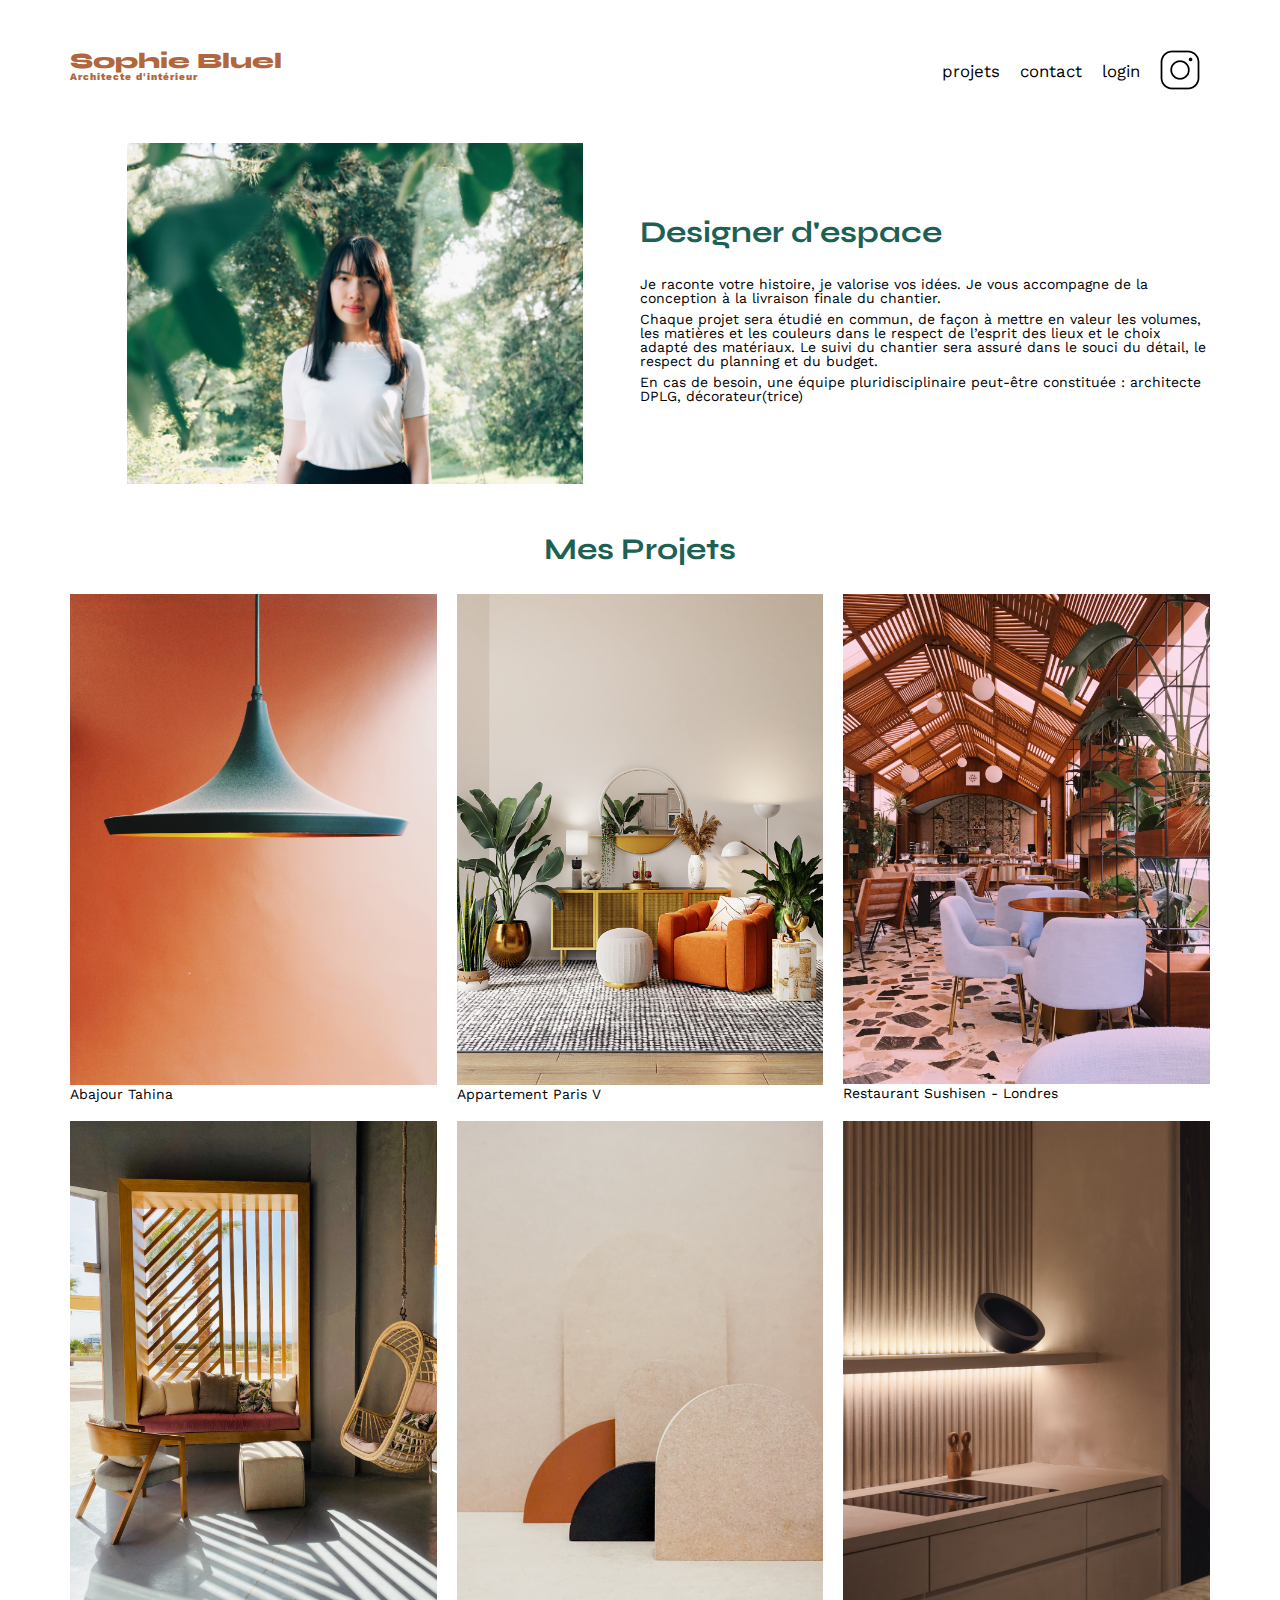
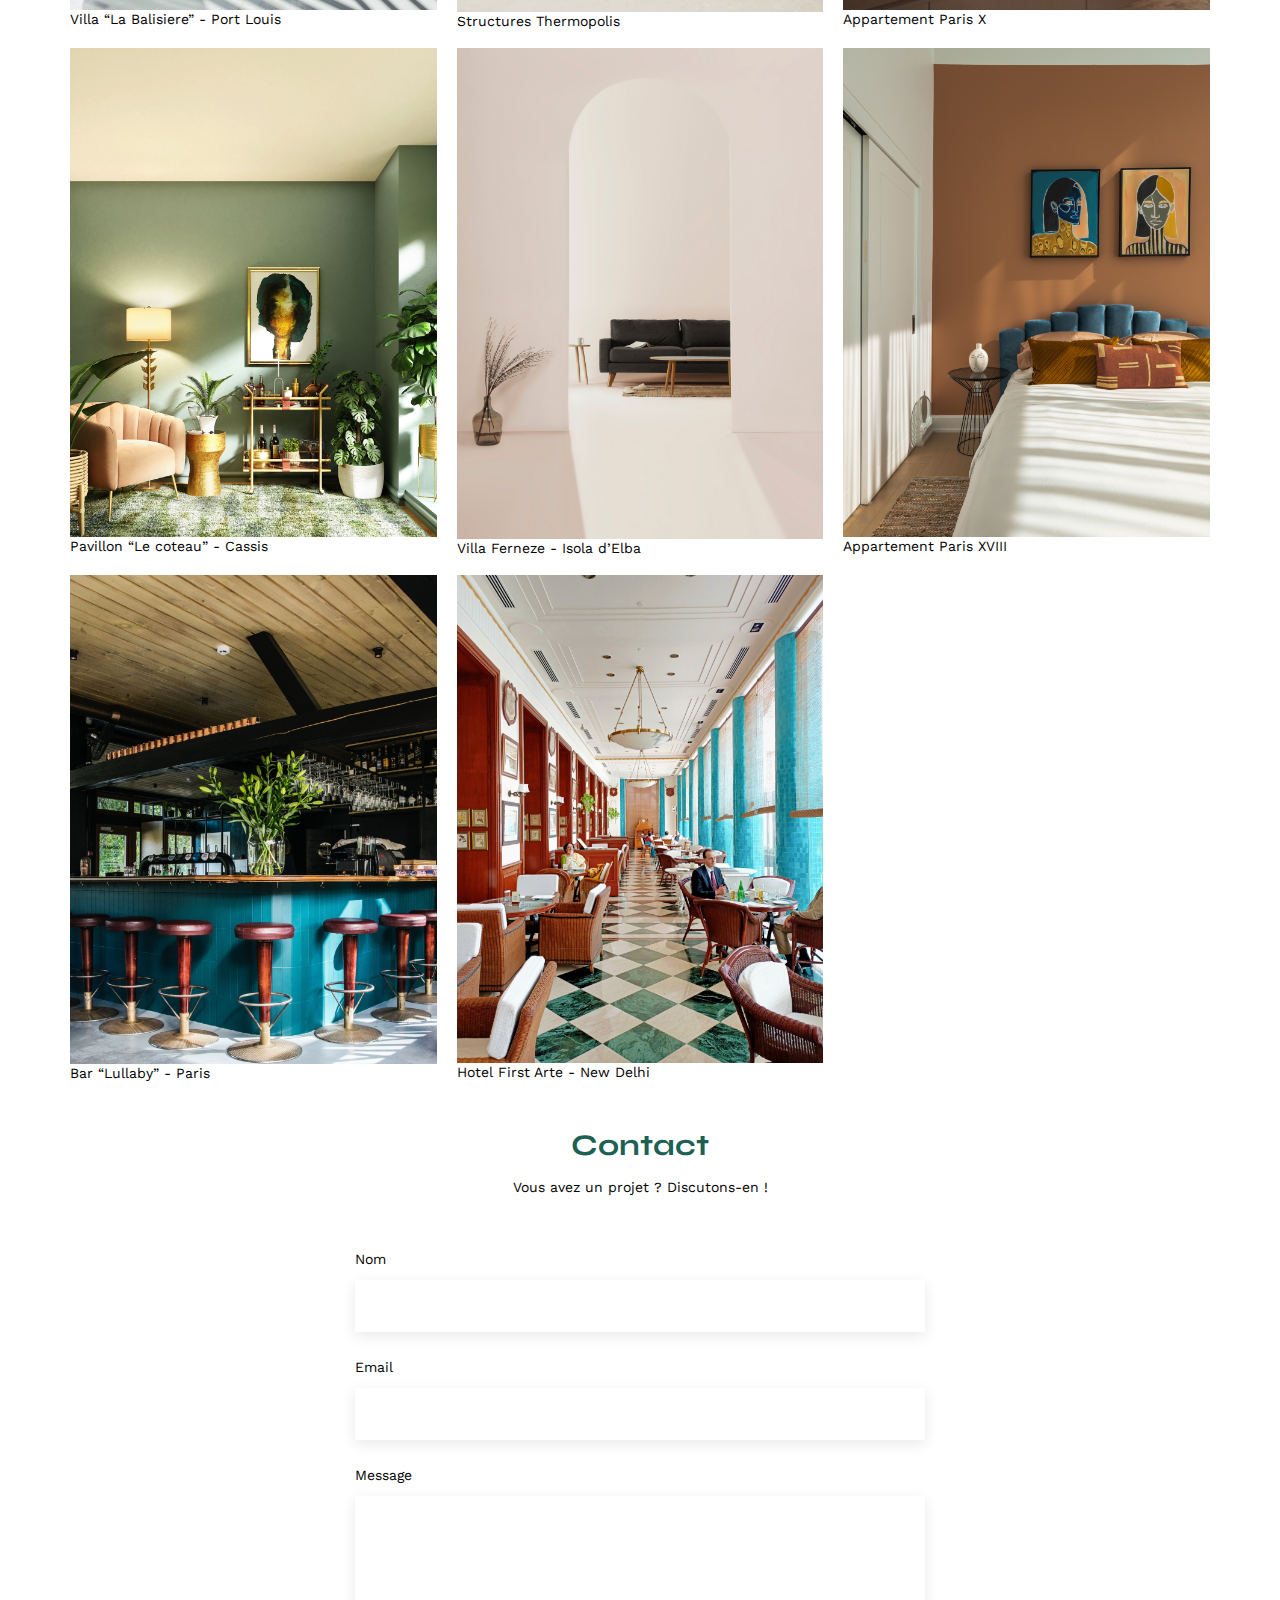
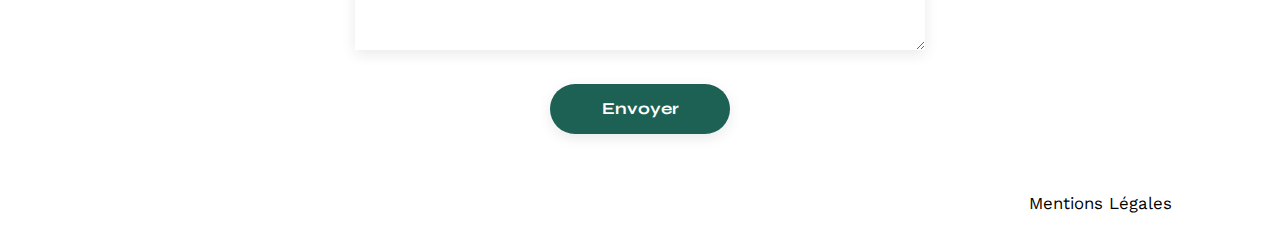
==== FrontEnd/index.html @ 09ff5489 "Installation du backend et repository" ====
<!DOCTYPE html>
<html lang="fr">
<head>
	<meta charset="UTF-8">
	<title>Sophie Bluel - Architecte d'intérieur</title>
	<meta name="viewport" content="width=device-width, initial-scale=1.0">
	<link rel="preconnect" href="https://fonts.googleapis.com">
	<link rel="preconnect" href="https://fonts.gstatic.com" crossorigin>
	<link href="https://fonts.googleapis.com/css2?family=Syne:wght@700;800&family=Work+Sans&display=swap" rel="stylesheet">
	<meta name="description" content="">
	<link rel="stylesheet" href="./assets/css/style.css">
	<script src="./assets/js/script.js"></script>
</head>
<body>
<header>
	<h1>Sophie Bluel <span>Architecte d'intérieur</span></h1>
	<nav>
		<ul>
			<li>projets</li>
			<li>contact</li>
			<li>login</li>
			<li><img src="./assets/icons/instagram.png" alt="Instagram"></li>
		</ul>
	</nav>
</header>
<main>
	<section id="introduction">
		<figure>
			<img src="./assets/images/sophie-bluel.png" alt="">
		</figure>
		<article>
			<h2>Designer d'espace</h2>
			<p>Je raconte votre histoire, je valorise vos idées. Je vous accompagne de la conception à la livraison finale du chantier.</p>
			<p>Chaque projet sera étudié en commun, de façon à mettre en valeur les volumes, les matières et les couleurs dans le respect de l’esprit des lieux et le choix adapté des matériaux. Le suivi du chantier sera assuré dans le souci du détail, le respect du planning et du budget.</p>
			<p>En cas de besoin, une équipe pluridisciplinaire peut-être constituée : architecte DPLG, décorateur(trice)</p>
		</article>
	</section>
	<section id="portfolio">
		<h2>Mes Projets</h2>
		<div class="gallery">
			<figure>
				<img src="assets/images/abajour-tahina.png" alt="Abajour Tahina">
				<figcaption>Abajour Tahina</figcaption>
			</figure>
			<figure>
				<img src="assets/images/appartement-paris-v.png" alt="Appartement Paris V">
				<figcaption>Appartement Paris V</figcaption>
			</figure>
			<figure>
				<img src="assets/images/restaurant-sushisen-londres.png" alt="Restaurant Sushisen - Londres">
				<figcaption>Restaurant Sushisen - Londres</figcaption>
			</figure>
			<figure>
				<img src="assets/images/la-balisiere.png" alt="Villa “La Balisiere” - Port Louis">
				<figcaption>Villa “La Balisiere” - Port Louis</figcaption>
			</figure>
			<figure>
				<img src="assets/images/structures-thermopolis.png" alt="Structures Thermopolis">
				<figcaption>Structures Thermopolis</figcaption>
			</figure>
			<figure>
				<img src="assets/images/appartement-paris-x.png" alt="Appartement Paris X">
				<figcaption>Appartement Paris X</figcaption>
			</figure>
			<figure>
				<img src="assets/images/le-coteau-cassis.png" alt="Pavillon “Le coteau” - Cassis">
				<figcaption>Pavillon “Le coteau” - Cassis</figcaption>
			</figure>
			<figure>
				<img src="assets/images/villa-ferneze.png" alt="Villa Ferneze - Isola d’Elba">
				<figcaption>Villa Ferneze - Isola d’Elba</figcaption>
			</figure>
			<figure>
				<img src="assets/images/appartement-paris-xviii.png" alt="Appartement Paris XVIII">
				<figcaption>Appartement Paris XVIII</figcaption>
			</figure>
			<figure>
				<img src="assets/images/bar-lullaby-paris.png" alt="Bar “Lullaby” - Paris">
				<figcaption>Bar “Lullaby” - Paris</figcaption>
			</figure>
			<figure>
				<img src="assets/images/hotel-first-arte-new-delhi.png" alt="Hotel First Arte - New Delhi">
				<figcaption>Hotel First Arte - New Delhi</figcaption>
			</figure>
		</div>
	</section>
	<section id="contact">
		<h2>Contact</h2>
		<p>Vous avez un projet ? Discutons-en !</p>
		<form action="#" method="post">
			<label for="name">Nom</label>
			<input type="text" name="name" id="name">
			<label for="email">Email</label>
			<input type="email" name="email" id="email">
			<label for="message">Message</label>
			<textarea name="message" id="message" cols="30" rows="10"></textarea>
			<input type="submit" value="Envoyer">
		</form>
	</section>
</main>

<footer>
	<nav>
		<ul>
			<li>Mentions Légales</li>
		</ul>
	</nav>
</footer>
</body>
</html>
---- FrontEnd/assets/css/style.css ----
/* http://meyerweb.com/eric/tools/css/reset/
   v2.0 | 20110126
   License: none (public domain)
*/

html, body, div, span, applet, object, iframe,
h1, h2, h3, h4, h5, h6, p, blockquote, pre,
a, abbr, acronym, address, big, cite, code,
del, dfn, em, img, ins, kbd, q, s, samp,
small, strike, strong, sub, sup, tt, var,
b, u, i, center,
dl, dt, dd, ol, ul, li,
fieldset, form, label, legend,
table, caption, tbody, tfoot, thead, tr, th, td,
article, aside, canvas, details, embed,
figure, figcaption, footer, header, hgroup,
menu, nav, output, ruby, section, summary,
time, mark, audio, video {
	margin: 0;
	padding: 0;
	border: 0;
	font-size: 100%;
	font: inherit;
	vertical-align: baseline;
}
/* HTML5 display-role reset for older browsers */
article, aside, details, figcaption, figure,
footer, header, hgroup, menu, nav, section {
	display: block;
}
body {
	line-height: 1;
}
ol, ul {
	list-style: none;
}
blockquote, q {
	quotes: none;
}
blockquote:before, blockquote:after,
q:before, q:after {
	content: '';
	content: none;
}
table {
	border-collapse: collapse;
	border-spacing: 0;
}
/** end reset css**/
body {
	max-width: 1140px;
	margin:auto;
	font-family: 'Work Sans' ;
	font-size: 14px;
}
header {
	display: flex;
	justify-content: space-between;
	margin: 50px 0
}
section {
	margin: 50px 0
}

h1{
	display: flex;
	flex-direction: column;
	font-family: 'Syne';
	font-size: 22px;
	font-weight: 800;
	color: #B1663C
}

h1 > span {
	font-family: 'Work Sans';
	font-size:10px;
	letter-spacing: 0.1em;
;
}

h2{
	font-family: 'Syne';
	font-weight: 700;
	font-size: 30px;
	color: #1D6154
}
nav ul {
	display: flex;
	align-items: center;
	list-style-type: none;

}
nav li {
	padding: 0 10px;
	font-size: 1.2em;
}

li:hover {
	color: #B1663C;
}
#introduction {
	display: flex;
	align-items: center;
}
#introduction figure {
	flex: 1
}
#introduction img {
	display: block;
	margin: auto;
	width: 80%;
}

#introduction article {
	flex: 1
}
#introduction h2 {
	margin-bottom: 1em;
}

#introduction p {
	margin-bottom: 0.5em;
}
#portfolio h2 {
	text-align: center;
	margin-bottom: 1em;
}
.gallery {
	width: 100%;
	display: grid;
	grid-template-columns: 1fr 1fr 1fr;
	grid-column-gap: 20px;
	grid-row-gap: 20px;
}

.gallery img {
	width: 100%;

}
#contact {
	width: 50%;
margin: auto;
}
#contact > * {
	text-align: center;

}
#contact h2{
	margin-bottom: 20px;
}
#contact form {
	text-align: left;
	margin-top:30px;
	display: flex;
	flex-direction: column;
}

#contact input {
	height: 50px;
	font-size: 1.2em;
	border: none;
	box-shadow: 0px 4px 14px rgba(0, 0, 0, 0.09);
}
#contact label {
	margin: 2em 0 1em 0;
}
#contact textarea {
	border: none;
	box-shadow: 0px 4px 14px rgba(0, 0, 0, 0.09);
}

input[type="submit"]{
	font-family: 'Syne';
	font-weight: 700;
	color: white;
	background-color: #1D6154;
	margin : 2em auto ;
	width: 180px;
	text-align: center;
	border-radius: 60px ;
}

footer nav ul {
	display: flex;
	justify-content: flex-end;
	margin: 2em
}
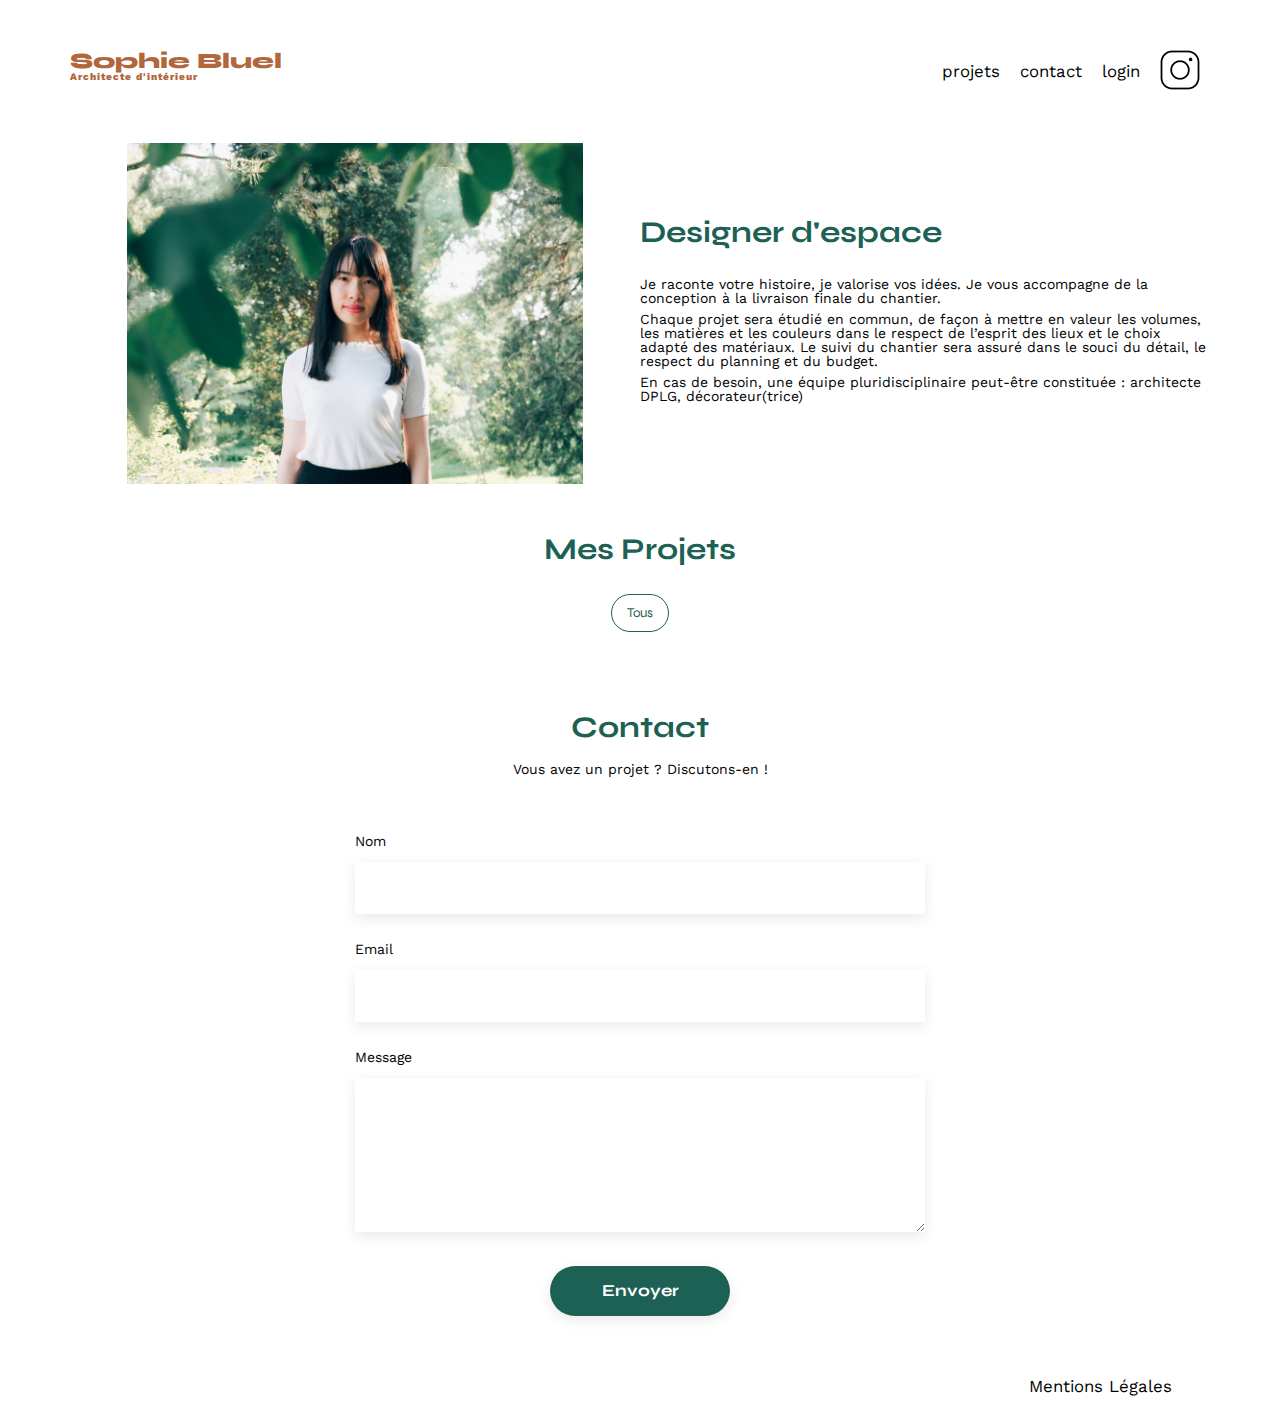
==== commit db3facfe: "Intégration dynamique via API => Gallerie" ====
--- a/FrontEnd/index.html
+++ b/FrontEnd/index.html
@@ -9,7 +9,7 @@
 	<link href="https://fonts.googleapis.com/css2?family=Syne:wght@700;800&family=Work+Sans&display=swap" rel="stylesheet">
 	<meta name="description" content="">
 	<link rel="stylesheet" href="./assets/css/style.css">
-	<script src="./assets/js/script.js"></script>
+	<script src="./assets/js/script.js" defer></script>
 </head>
 <body>
 <header>
@@ -37,51 +37,10 @@
 	</section>
 	<section id="portfolio">
 		<h2>Mes Projets</h2>
-		<div class="gallery">
-			<figure>
-				<img src="assets/images/abajour-tahina.png" alt="Abajour Tahina">
-				<figcaption>Abajour Tahina</figcaption>
-			</figure>
-			<figure>
-				<img src="assets/images/appartement-paris-v.png" alt="Appartement Paris V">
-				<figcaption>Appartement Paris V</figcaption>
-			</figure>
-			<figure>
-				<img src="assets/images/restaurant-sushisen-londres.png" alt="Restaurant Sushisen - Londres">
-				<figcaption>Restaurant Sushisen - Londres</figcaption>
-			</figure>
-			<figure>
-				<img src="assets/images/la-balisiere.png" alt="Villa “La Balisiere” - Port Louis">
-				<figcaption>Villa “La Balisiere” - Port Louis</figcaption>
-			</figure>
-			<figure>
-				<img src="assets/images/structures-thermopolis.png" alt="Structures Thermopolis">
-				<figcaption>Structures Thermopolis</figcaption>
-			</figure>
-			<figure>
-				<img src="assets/images/appartement-paris-x.png" alt="Appartement Paris X">
-				<figcaption>Appartement Paris X</figcaption>
-			</figure>
-			<figure>
-				<img src="assets/images/le-coteau-cassis.png" alt="Pavillon “Le coteau” - Cassis">
-				<figcaption>Pavillon “Le coteau” - Cassis</figcaption>
-			</figure>
-			<figure>
-				<img src="assets/images/villa-ferneze.png" alt="Villa Ferneze - Isola d’Elba">
-				<figcaption>Villa Ferneze - Isola d’Elba</figcaption>
-			</figure>
-			<figure>
-				<img src="assets/images/appartement-paris-xviii.png" alt="Appartement Paris XVIII">
-				<figcaption>Appartement Paris XVIII</figcaption>
-			</figure>
-			<figure>
-				<img src="assets/images/bar-lullaby-paris.png" alt="Bar “Lullaby” - Paris">
-				<figcaption>Bar “Lullaby” - Paris</figcaption>
-			</figure>
-			<figure>
-				<img src="assets/images/hotel-first-arte-new-delhi.png" alt="Hotel First Arte - New Delhi">
-				<figcaption>Hotel First Arte - New Delhi</figcaption>
-			</figure>
+		<div id="filtres">
+			<button>Tous</button>
+		</div>
+		<div class="gallery" id="gallerie">
 		</div>
 	</section>
 	<section id="contact">
--- a/FrontEnd/assets/css/style.css
+++ b/FrontEnd/assets/css/style.css
@@ -132,6 +132,28 @@
 	grid-column-gap: 20px;
 	grid-row-gap: 20px;
 }
+/* Début de ma participation au CSS */
+#filtres {
+	display: flex;
+	flex-direction: row;
+	justify-content: center;
+	gap: 10px;
+	margin-bottom: 30px;
+}
+#filtres button {
+	font-family: 'Syne';
+	padding: 10px 15px;
+	color: #1D6154;
+	background-color: transparent;
+	border: 1px solid #1D6154;
+	border-radius: 30px;
+	cursor: pointer;
+	transition: all 0.3s ease-out;
+}
+#filtres button:hover {
+	background-color: #1D6154;
+	color: white;
+}
 
 .gallery img {
 	width: 100%;
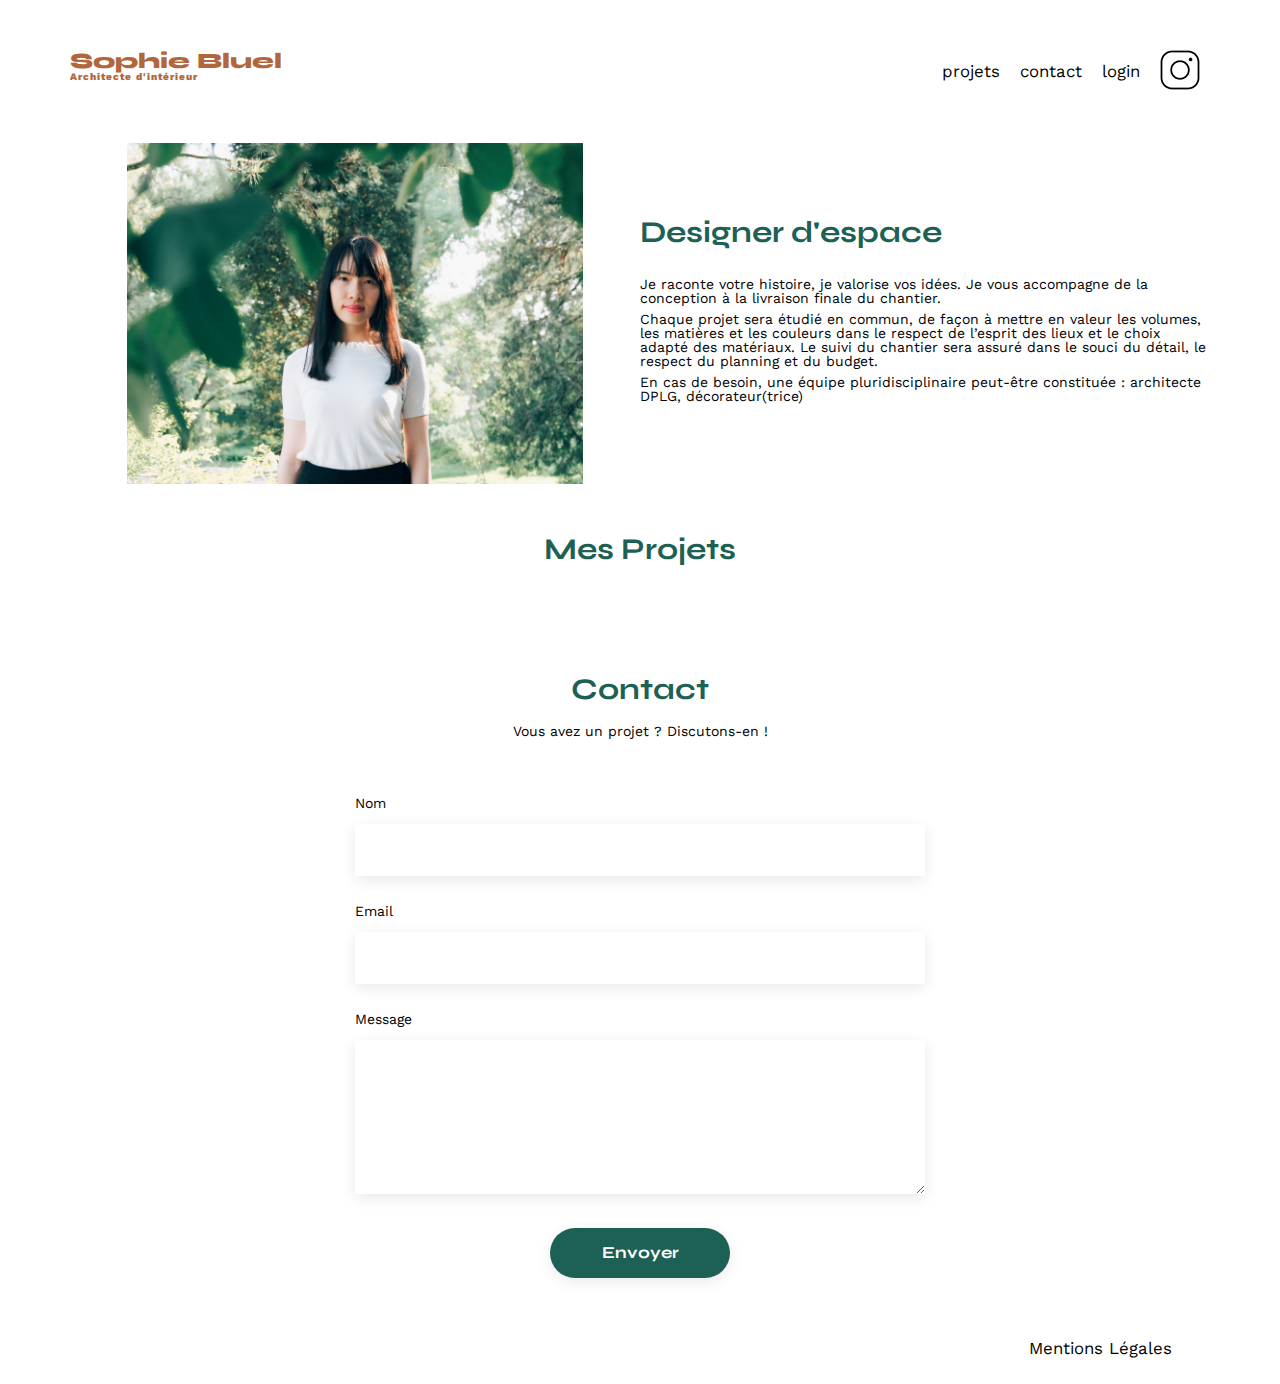
==== commit 419b8862: "refonte javascript" ====
--- a/FrontEnd/index.html
+++ b/FrontEnd/index.html
@@ -9,7 +9,7 @@
 	<link href="https://fonts.googleapis.com/css2?family=Syne:wght@700;800&family=Work+Sans&display=swap" rel="stylesheet">
 	<meta name="description" content="">
 	<link rel="stylesheet" href="./assets/css/style.css">
-	<script src="./assets/js/script.js" defer></script>
+	<script src="./assets/js/test.js" defer></script>
 </head>
 <body>
 <header>
@@ -38,7 +38,6 @@
 	<section id="portfolio">
 		<h2>Mes Projets</h2>
 		<div id="filtres">
-			<button>Tous</button>
 		</div>
 		<div class="gallery" id="gallerie">
 		</div>
--- a/FrontEnd/assets/css/style.css
+++ b/FrontEnd/assets/css/style.css
@@ -154,10 +154,26 @@
 	background-color: #1D6154;
 	color: white;
 }
+/*ajout de la classe aux boutons*/
+#gallerie figure {
+	transition: all 0.3s ease-out;
+}
+.display-none {
+	transform: scale(1);
+	animation: disappear 0.3s ease-out both;
+}
+@keyframes disappear {
+	from {
+		transform: scale(1);
+	}
+	to {
+		transform: scale(0);
+		display: none;
+	}
+}
 
 .gallery img {
 	width: 100%;
-
 }
 #contact {
 	width: 50%;
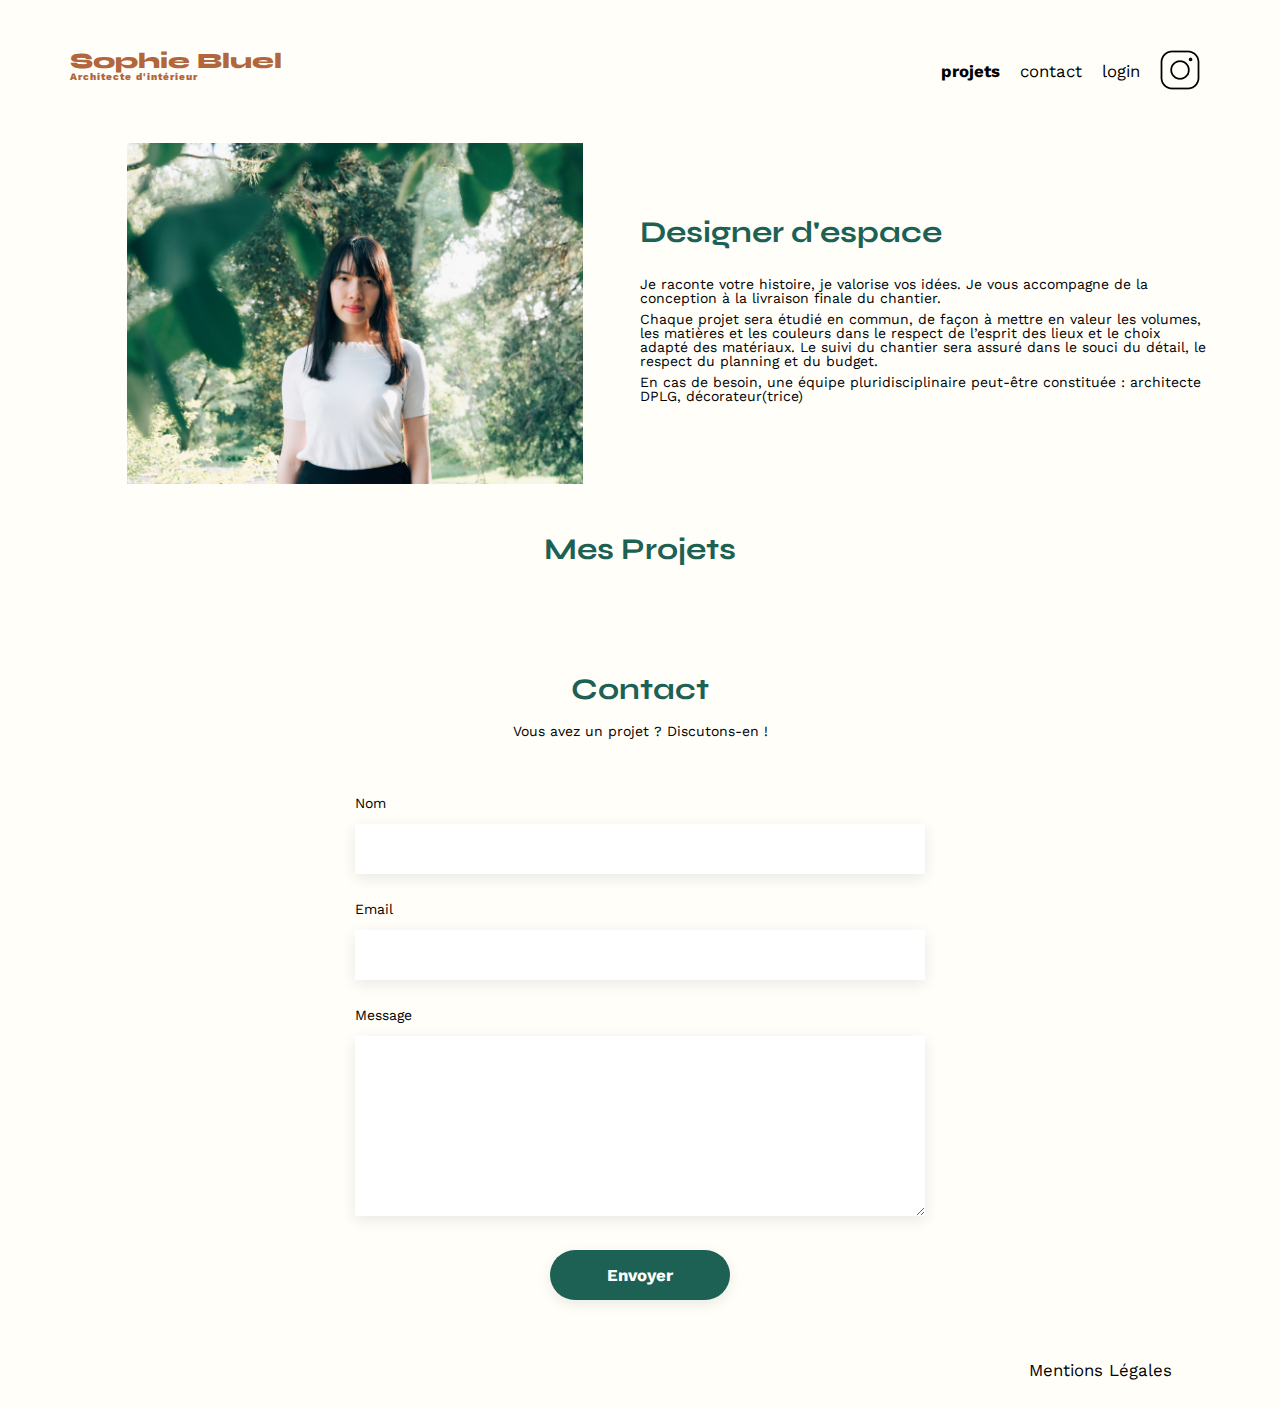
==== commit adcb325c: "login fonctionnel et modale en place" ====
--- a/FrontEnd/index.html
+++ b/FrontEnd/index.html
@@ -9,21 +9,27 @@
 	<link href="https://fonts.googleapis.com/css2?family=Syne:wght@700;800&family=Work+Sans&display=swap" rel="stylesheet">
 	<meta name="description" content="">
 	<link rel="stylesheet" href="./assets/css/style.css">
-	<script src="./assets/js/test.js" defer></script>
+	<script src="./assets/js/script.js" defer></script>
 </head>
 <body>
 <header>
 	<h1>Sophie Bluel <span>Architecte d'intérieur</span></h1>
 	<nav>
 		<ul>
-			<li>projets</li>
-			<li>contact</li>
-			<li>login</li>
+			<li class="strong">projets</li>
+			<li><a href="#contact">contact</a></li>
+			<li><a href="./login.html" id="login-button">login</a></li>
 			<li><img src="./assets/icons/instagram.png" alt="Instagram"></li>
 		</ul>
 	</nav>
 </header>
 <main>
+	<div class="modal-container">
+		<a href="" id="modal-trigger"></a>
+		<div id="modal">
+			<div id="modal__image-container"></div>
+		</div>
+	</div>
 	<section id="introduction">
 		<figure>
 			<img src="./assets/images/sophie-bluel.png" alt="">
@@ -36,7 +42,13 @@
 		</article>
 	</section>
 	<section id="portfolio">
-		<h2>Mes Projets</h2>
+		<h2>Mes Projets<span class="modal-button">
+				<svg xmlns="http://www.w3.org/2000/svg" width="16" height="16" viewBox="0 0 16 16" fill="none">
+				<path d="M13.5229 1.68576L13.8939 2.05679C14.1821 2.34503 14.1821 2.81113 13.8939 3.0963L13.0016 3.99169L11.5879 2.57808L12.4803 1.68576C12.7685 1.39751 13.2346 1.39751 13.5198 1.68576H13.5229ZM6.43332 7.73578L10.5484 3.61759L11.9621 5.03121L7.84387 9.14633C7.75494 9.23525 7.64455 9.29964 7.52496 9.33337L5.73111 9.84546L6.2432 8.05162C6.27693 7.93203 6.34133 7.82164 6.43025 7.73271L6.43332 7.73578ZM11.4408 0.646245L5.39074 6.6932C5.12397 6.95998 4.93078 7.28808 4.82959 7.64685L3.9526 10.7133C3.879 10.9708 3.94953 11.2468 4.13965 11.4369C4.32977 11.627 4.60574 11.6976 4.86332 11.624L7.92973 10.747C8.29156 10.6427 8.61967 10.4495 8.88338 10.1858L14.9334 4.13888C15.7951 3.27722 15.7951 1.87894 14.9334 1.01728L14.5624 0.646245C13.7007 -0.215415 12.3024 -0.215415 11.4408 0.646245ZM2.69844 1.84214C1.20816 1.84214 0 3.05031 0 4.54058V12.8812C0 14.3715 1.20816 15.5796 2.69844 15.5796H11.0391C12.5293 15.5796 13.7375 14.3715 13.7375 12.8812V9.44683C13.7375 9.039 13.4094 8.71089 13.0016 8.71089C12.5937 8.71089 12.2656 9.039 12.2656 9.44683V12.8812C12.2656 13.5589 11.7167 14.1078 11.0391 14.1078H2.69844C2.02076 14.1078 1.47188 13.5589 1.47188 12.8812V4.54058C1.47188 3.86291 2.02076 3.31402 2.69844 3.31402H6.13281C6.54065 3.31402 6.86875 2.98591 6.86875 2.57808C6.86875 2.17025 6.54065 1.84214 6.13281 1.84214H2.69844Z" fill="black"/>
+				</svg>
+				<a href="" class="modal-button__link">modifier</a>
+			</span>
+		</h2>
 		<div id="filtres">
 		</div>
 		<div class="gallery" id="gallerie">
--- a/FrontEnd/assets/css/style.css
+++ b/FrontEnd/assets/css/style.css
@@ -52,6 +52,7 @@
 	margin:auto;
 	font-family: 'Work Sans' ;
 	font-size: 14px;
+	background: #FFFEF8;
 }
 header {
 	display: flex;
@@ -93,8 +94,15 @@
 nav li {
 	padding: 0 10px;
 	font-size: 1.2em;
-}
-
+	cursor: pointer;
+}
+nav .strong {
+	font-weight: 700;
+}
+nav li a {
+	text-decoration: none;
+	color: inherit;
+}
 li:hover {
 	color: #B1663C;
 }
@@ -148,65 +156,204 @@
 	border: 1px solid #1D6154;
 	border-radius: 30px;
 	cursor: pointer;
+	user-select: none;
 	transition: all 0.3s ease-out;
 }
 #filtres button:hover {
 	background-color: #1D6154;
 	color: white;
 }
+.footer-absolute {
+	position: absolute;
+	bottom: 0;
+	width: 70%;
+}
 /*ajout de la classe aux boutons*/
-#gallerie figure {
-	transition: all 0.3s ease-out;
+#filtres .button-highlight {
+	background-color: #1D6154;
+	color: white;
+	pointer-events: none;
 }
 .display-none {
-	transform: scale(1);
-	animation: disappear 0.3s ease-out both;
-}
-@keyframes disappear {
+	display: none;
+}
+/*message d'erreur sur la login page */
+#error-message {
+	display: inline-block;
+	font-family: 'Work Sans';
+	font-size: 18px;
+	font-weight: 700;
+	color: red;
+	transform: translateY(0);
+	opacity: 0;
+}
+.message-appear {
+	animation: messageAppear 0.3s ease-out forwards;
+}
+@keyframes messageAppear {
 	from {
-		transform: scale(1);
+		transform: translateY(0);
+		opacity: 0;
 	}
 	to {
-		transform: scale(0);
-		display: none;
-	}
-}
+		transform: translateY(40px);
+		opacity: 1;
+	}
+}
+.box-wrong {
+	animation: boxWrong 0.3s linear forwards;
+	transition: all 0.3s linear;
+}
+@keyframes boxWrong {
+	0% {
+		transform: translateX(0);
+		color: red;
+	}
+	20% {
+		transform: translateX(-10px);
+	}
+	40% {
+		transform: translateX(10px);
+	}
+	60% {
+		transform: translateX(-10px);
+	}
+	80% {
+		transform: translateX(10px);
+	}
+	100% {
+		transform: translateX(0px);
+		color: red;
+	}
+}
+
+/* Place à la modale */
+.modal-button {
+	position: absolute;
+	display: none;
+	transform: translateX(50px);
+}
+.modal-button__link {
+	text-decoration: none;
+	color: black;
+	font-family: 'Work Sans';
+	font-weight: 100;
+	font-size: 18px;
+}
+
+.modal-container {
+	visibility: hidden;
+	position: fixed;
+	z-index: 2;
+	top: 0;
+	left: 0;
+	height: 100vh;
+	width: 100vw;
+	background: rgba(0, 0, 0, 0.3);
+}
+#modal-trigger {
+	position: absolute;
+	z-index: 0;
+	height: 100%;
+	width: 100%;
+	border: 5px solid red;
+}
+#modal {
+	display: flex;
+	flex-direction: row;
+	justify-content: center;
+	position: relative;
+	margin: auto;
+	z-index: 3;
+	margin-top: 100px;
+	padding: 0 100px;
+	height: 85%;
+	min-height: 400px;
+	width: 600px;
+	background: white;
+	border-radius: 10px;
+}
+#modal__image-container {
+	display: flex;
+	flex-wrap: wrap;
+	gap: 10px;
+	justify-content: flex-start;
+	align-items: flex-start;
+	width: 100%;
+	height: 480px;
+	border: 2px solid blue;
+}
+.modal__image-wrapper {
+	position: relative;
+	height: 150px;
+}
+.modal__delete-button {
+	position: absolute;
+	background: black;
+	border-radius: 2px;
+	height: 20px;
+	width: 20px;
+	top: 10px;
+	right: 10px;
+	cursor: pointer;
+	transition: scale 0.2s ease-out;
+}
+.modal__delete-button:hover {
+	scale: 1.2;
+}
+.modal__delete-button svg {
+	scale: 1.3;
+	position: absolute;
+	top: 5px;
+	left: 5px;
+}
+#modal__image-container img {
+	height: 100%;
+	object-fit: contain;
+}
+
 
 .gallery img {
 	width: 100%;
 }
-#contact {
+#contact, #log-in {
 	width: 50%;
-margin: auto;
-}
-#contact > * {
+	margin: auto;
+}
+#log-in a {
+	margin: auto;
+	color: #3D3D3D;
+}
+#contact, #log-in > * {
 	text-align: center;
 
 }
-#contact h2{
+#contact h2, #log-in h2{
 	margin-bottom: 20px;
 }
-#contact form {
+#contact form, #log-in form {
 	text-align: left;
 	margin-top:30px;
 	display: flex;
 	flex-direction: column;
 }
 
-#contact input {
+#contact input, #log-in input {
 	height: 50px;
+	font-family: 'Work Sans';
 	font-size: 1.2em;
 	border: none;
+	padding: 0 15px;
 	box-shadow: 0px 4px 14px rgba(0, 0, 0, 0.09);
 }
-#contact label {
+#contact label, #log-in label {
 	margin: 2em 0 1em 0;
 }
 #contact textarea {
 	border: none;
+	padding: 15px;
 	box-shadow: 0px 4px 14px rgba(0, 0, 0, 0.09);
 }
-
 input[type="submit"]{
 	font-family: 'Syne';
 	font-weight: 700;
@@ -216,6 +363,10 @@
 	width: 180px;
 	text-align: center;
 	border-radius: 60px ;
+	cursor: pointer;
+}
+input[type="submit"]:hover{
+	background-color: #0E2F28;
 }
 
 footer nav ul {
